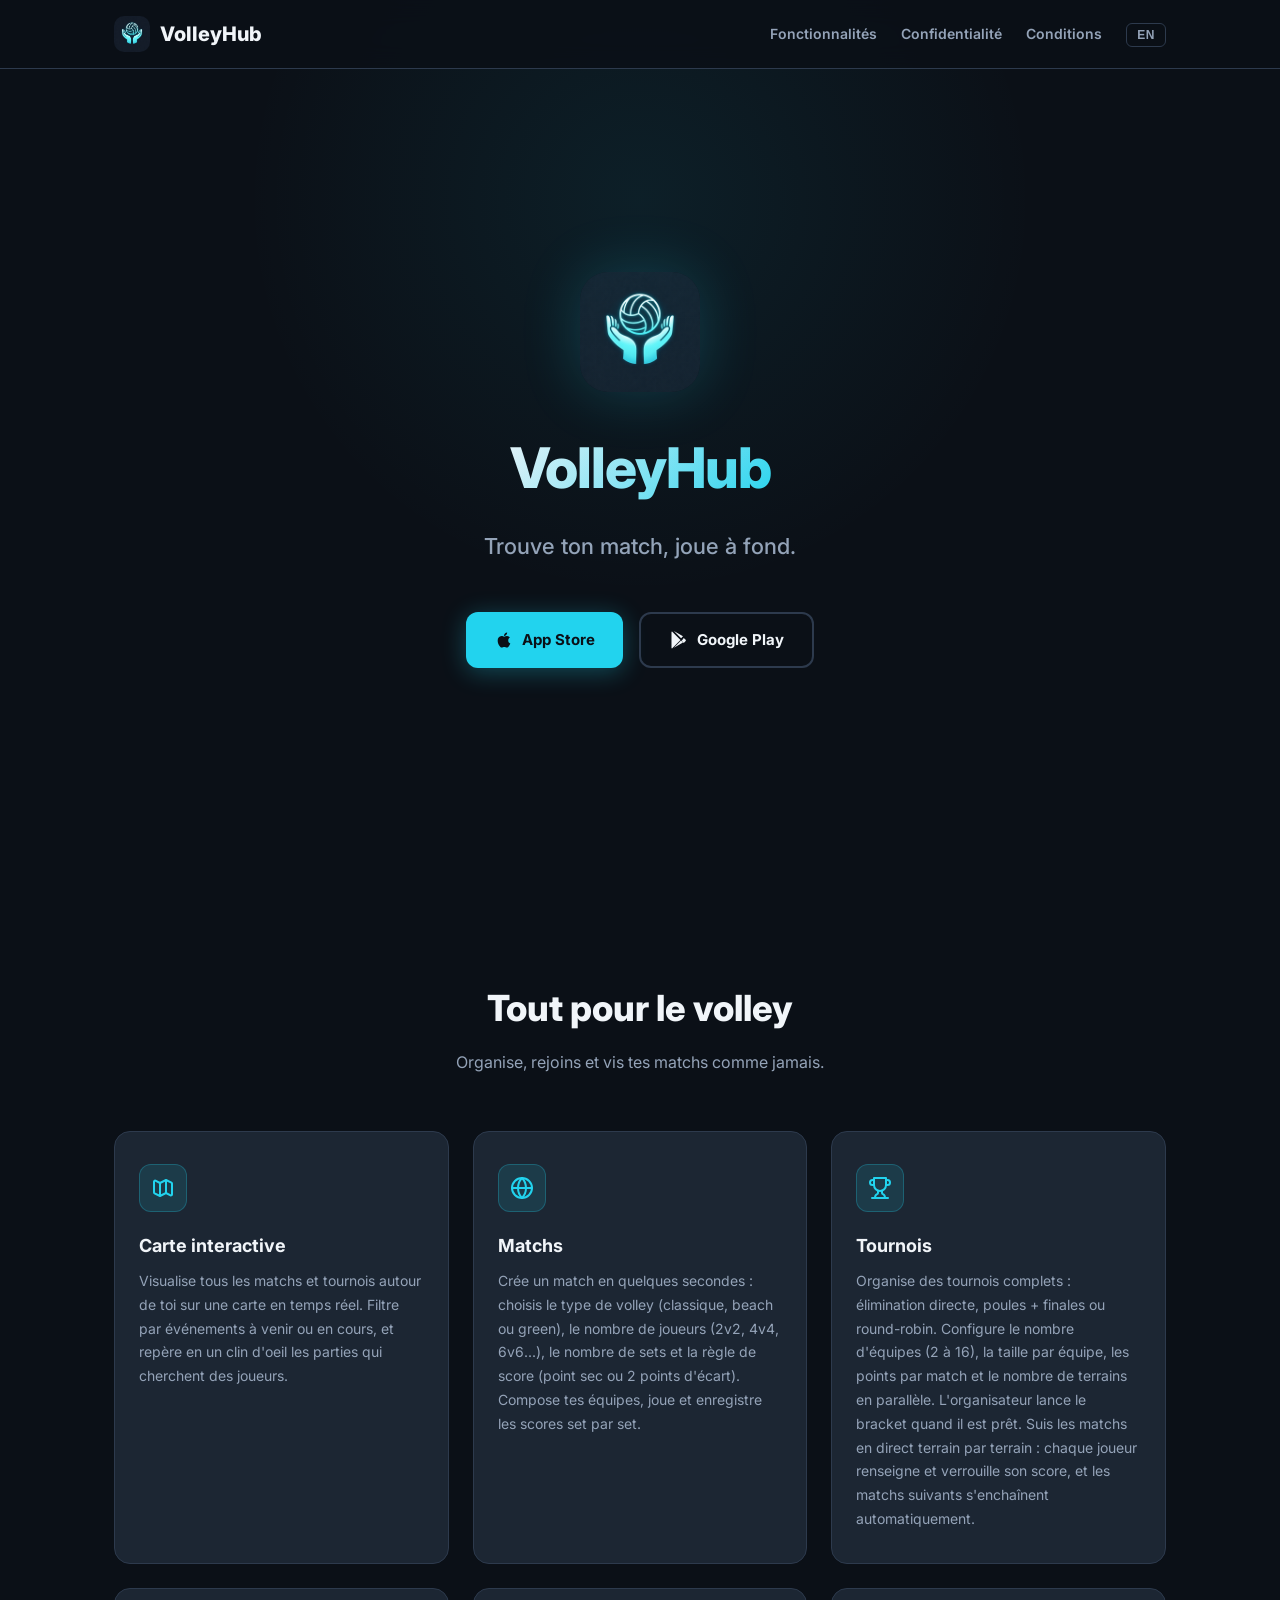
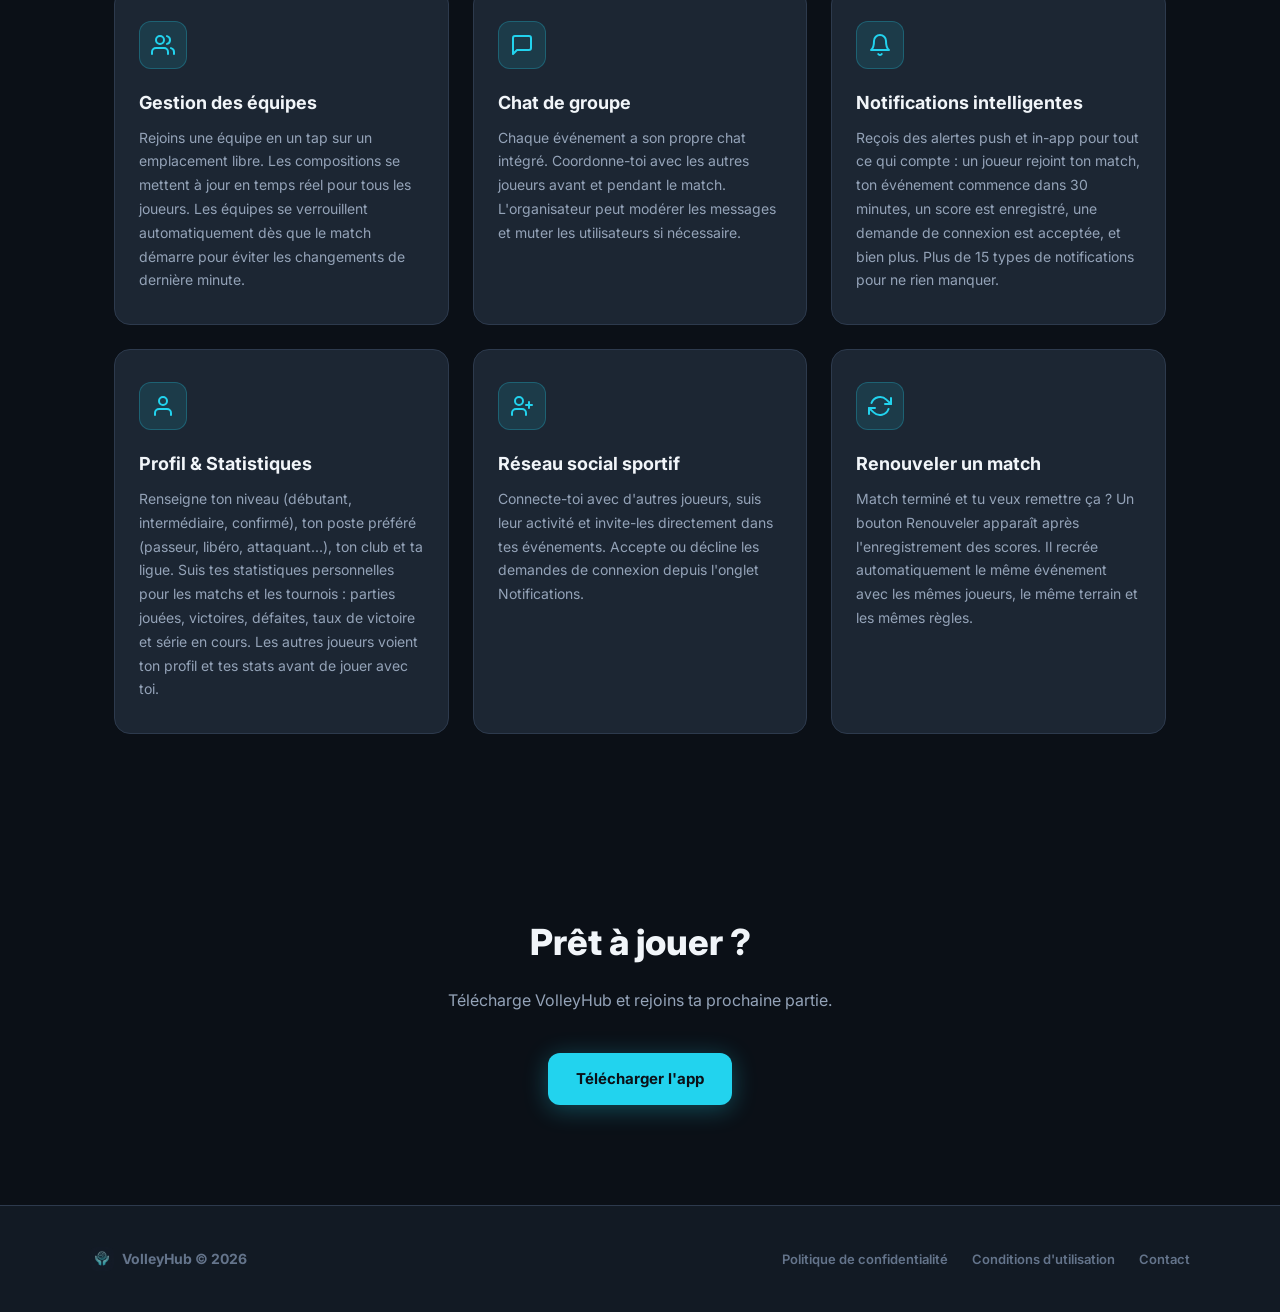
==== index.html @ f6aec528 "Add i18n support for legal pages (privacy + terms), update README" ====
<!DOCTYPE html>
<html lang="fr">
<head>
  <meta charset="UTF-8" />
  <meta name="viewport" content="width=device-width, initial-scale=1.0" />
  <title>VolleyHub - Trouve ton match, joue à fond</title>
  <meta name="description" content="VolleyHub est l'application mobile pour organiser et rejoindre des matchs et tournois de volley-ball près de chez toi." />
  <link rel="icon" href="assets/logo.png" />
  <link rel="preconnect" href="https://fonts.googleapis.com" />
  <link rel="preconnect" href="https://fonts.gstatic.com" crossorigin />
  <link href="https://fonts.googleapis.com/css2?family=Inter:wght@400;500;600;700;800&display=swap" rel="stylesheet" />
  <link rel="stylesheet" href="style.css" />
</head>
<body>

  <!-- Navigation -->
  <nav class="nav">
    <div class="nav-inner">
      <a href="/" class="nav-brand">
        <img src="assets/logo.png" alt="VolleyHub" class="nav-logo" />
        VolleyHub
      </a>
      <ul class="nav-links">
        <li><a href="#features" data-i18n="nav.features">Fonctionnalités</a></li>
        <li><a href="privacy.html" data-i18n="nav.privacy">Confidentialité</a></li>
        <li><a href="terms.html" data-i18n="nav.terms">Conditions</a></li>
        <li><button id="lang-switch" class="lang-btn">EN</button></li>
      </ul>
    </div>
  </nav>

  <!-- Hero -->
  <section class="hero">
    <img src="assets/logo.png" alt="VolleyHub" class="hero-logo" />
    <h1>VolleyHub</h1>
    <p class="hero-tagline" data-i18n="hero.tagline">Trouve ton match, joue à fond.</p>
    <div class="hero-cta">
      <a href="#" class="btn btn-primary">
        <svg width="20" height="20" viewBox="0 0 24 24" fill="currentColor"><path d="M17.05 20.28c-.98.95-2.05.8-3.08.35-1.09-.46-2.09-.48-3.24 0-1.44.62-2.2.44-3.06-.35C2.79 15.25 3.51 7.59 9.05 7.31c1.35.07 2.29.74 3.08.8 1.18-.24 2.31-.93 3.57-.84 1.51.12 2.65.72 3.4 1.8-3.12 1.87-2.38 5.98.48 7.13-.57 1.5-1.31 2.99-2.54 4.09zM12.03 7.25c-.15-2.23 1.66-4.07 3.74-4.25.29 2.58-2.34 4.5-3.74 4.25z"/></svg>
        <span data-i18n="hero.appstore">App Store</span>
      </a>
      <a href="#" class="btn btn-outline">
        <svg width="20" height="20" viewBox="0 0 24 24" fill="currentColor"><path d="M3.609 1.814L13.792 12 3.61 22.186a.996.996 0 0 1-.61-.92V2.734a1 1 0 0 1 .609-.92zm10.89 10.893l2.302 2.302-10.937 6.333 8.635-8.635zm3.199-3.199l2.302 2.302a1 1 0 0 1 0 1.38l-2.302 2.302L15.3 13l2.398-3.492zM5.864 1.143L16.8 7.476 14.498 9.778 5.864 1.143z"/></svg>
        <span data-i18n="hero.googleplay">Google Play</span>
      </a>
    </div>
  </section>

  <!-- Features -->
  <section class="features" id="features">
    <h2 class="features-title" data-i18n="features.title">Tout pour le volley</h2>
    <p class="features-subtitle" data-i18n="features.subtitle">Organise, rejoins et vis tes matchs comme jamais.</p>
    <div class="features-grid">
      <div class="feature-card">
        <div class="feature-icon">
          <svg viewBox="0 0 24 24" fill="none" stroke="currentColor" stroke-width="2" stroke-linecap="round" stroke-linejoin="round"><path d="M9 20l-5.447-2.724A1 1 0 0 1 3 16.382V5.618a1 1 0 0 1 1.447-.894L9 7m0 13l6-3m-6 3V7m6 10l4.553 2.276A1 1 0 0 0 21 18.382V7.618a1 1 0 0 0-.553-.894L15 4m0 13V4m0 0L9 7"/></svg>
        </div>
        <h3 data-i18n="features.map.title">Carte interactive</h3>
        <p data-i18n="features.map.desc">Visualise tous les matchs et tournois autour de toi sur une carte en temps réel. Filtre par événements à venir ou en cours, et repère en un clin d'oeil les parties qui cherchent des joueurs.</p>
      </div>
      <div class="feature-card">
        <div class="feature-icon">
          <svg viewBox="0 0 24 24" fill="none" stroke="currentColor" stroke-width="2" stroke-linecap="round" stroke-linejoin="round"><circle cx="12" cy="12" r="10"/><path d="M12 2a14.5 14.5 0 0 0 0 20"/><path d="M12 2a14.5 14.5 0 0 1 0 20"/><path d="M2 12h20"/></svg>
        </div>
        <h3 data-i18n="features.matchOnly.title">Matchs</h3>
        <p data-i18n="features.matchOnly.desc">Crée un match en quelques secondes : choisis le type de volley (classique, beach ou green), le nombre de joueurs (2v2, 4v4, 6v6...), le nombre de sets et la règle de score (point sec ou 2 points d'écart). Compose tes équipes, joue et enregistre les scores set par set.</p>
      </div>
      <div class="feature-card">
        <div class="feature-icon">
          <svg viewBox="0 0 24 24" fill="none" stroke="currentColor" stroke-width="2" stroke-linecap="round" stroke-linejoin="round"><path d="M6 9H4.5a2.5 2.5 0 0 1 0-5H6"/><path d="M18 9h1.5a2.5 2.5 0 0 0 0-5H18"/><path d="M4 22h16"/><path d="M10 14.66V17c0 .55-.47.98-.97 1.21C7.85 18.75 7 20.24 7 22"/><path d="M14 14.66V17c0 .55.47.98.97 1.21C16.15 18.75 17 20.24 17 22"/><path d="M18 2H6v7a6 6 0 0 0 12 0V2Z"/></svg>
        </div>
        <h3 data-i18n="features.tournamentOnly.title">Tournois</h3>
        <p data-i18n="features.tournamentOnly.desc">Organise des tournois complets : élimination directe, poules + finales ou round-robin. Configure le nombre d'équipes (2 à 16), la taille par équipe, les points par match et le nombre de terrains en parallèle. L'organisateur lance le bracket quand il est prêt. Suis les matchs en direct terrain par terrain : chaque joueur renseigne et verrouille son score, et les matchs suivants s'enchaînent automatiquement.</p>
      </div>
      <div class="feature-card">
        <div class="feature-icon">
          <svg viewBox="0 0 24 24" fill="none" stroke="currentColor" stroke-width="2" stroke-linecap="round" stroke-linejoin="round"><path d="M17 21v-2a4 4 0 0 0-4-4H5a4 4 0 0 0-4 4v2"/><circle cx="9" cy="7" r="4"/><path d="M23 21v-2a4 4 0 0 0-3-3.87"/><path d="M16 3.13a4 4 0 0 1 0 7.75"/></svg>
        </div>
        <h3 data-i18n="features.teams.title">Gestion des équipes</h3>
        <p data-i18n="features.teams.desc">Rejoins une équipe en un tap sur un emplacement libre. Les compositions se mettent à jour en temps réel pour tous les joueurs. Les équipes se verrouillent automatiquement dès que le match démarre pour éviter les changements de dernière minute.</p>
      </div>
      <div class="feature-card">
        <div class="feature-icon">
          <svg viewBox="0 0 24 24" fill="none" stroke="currentColor" stroke-width="2" stroke-linecap="round" stroke-linejoin="round"><path d="M21 15a2 2 0 0 1-2 2H7l-4 4V5a2 2 0 0 1 2-2h14a2 2 0 0 1 2 2z"/></svg>
        </div>
        <h3 data-i18n="features.chat.title">Chat de groupe</h3>
        <p data-i18n="features.chat.desc">Chaque événement a son propre chat intégré. Coordonne-toi avec les autres joueurs avant et pendant le match. L'organisateur peut modérer les messages et muter les utilisateurs si nécessaire.</p>
      </div>
      <div class="feature-card">
        <div class="feature-icon">
          <svg viewBox="0 0 24 24" fill="none" stroke="currentColor" stroke-width="2" stroke-linecap="round" stroke-linejoin="round"><path d="M18 8A6 6 0 0 0 6 8c0 7-3 9-3 9h18s-3-2-3-9"/><path d="M13.73 21a2 2 0 0 1-3.46 0"/></svg>
        </div>
        <h3 data-i18n="features.notifs.title">Notifications intelligentes</h3>
        <p data-i18n="features.notifs.desc">Reçois des alertes push et in-app pour tout ce qui compte : un joueur rejoint ton match, ton événement commence dans 30 minutes, un score est enregistré, une demande de connexion est acceptée, et bien plus. Plus de 15 types de notifications pour ne rien manquer.</p>
      </div>
      <div class="feature-card">
        <div class="feature-icon">
          <svg viewBox="0 0 24 24" fill="none" stroke="currentColor" stroke-width="2" stroke-linecap="round" stroke-linejoin="round"><path d="M20 21v-2a4 4 0 0 0-4-4H8a4 4 0 0 0-4 4v2"/><circle cx="12" cy="7" r="4"/></svg>
        </div>
        <h3 data-i18n="features.profile.title">Profil & Statistiques</h3>
        <p data-i18n="features.profile.desc">Renseigne ton niveau (débutant, intermédiaire, confirmé), ton poste préféré (passeur, libéro, attaquant...), ton club et ta ligue. Suis tes statistiques personnelles pour les matchs et les tournois : parties jouées, victoires, défaites, taux de victoire et série en cours. Les autres joueurs voient ton profil et tes stats avant de jouer avec toi.</p>
      </div>
      <div class="feature-card">
        <div class="feature-icon">
          <svg viewBox="0 0 24 24" fill="none" stroke="currentColor" stroke-width="2" stroke-linecap="round" stroke-linejoin="round"><path d="M16 21v-2a4 4 0 0 0-4-4H6a4 4 0 0 0-4 4v2"/><circle cx="9" cy="7" r="4"/><path d="M19 8v6"/><path d="M22 11h-6"/></svg>
        </div>
        <h3 data-i18n="features.social.title">Réseau social sportif</h3>
        <p data-i18n="features.social.desc">Connecte-toi avec d'autres joueurs, suis leur activité et invite-les directement dans tes événements. Accepte ou décline les demandes de connexion depuis l'onglet Notifications.</p>
      </div>
      <div class="feature-card">
        <div class="feature-icon">
          <svg viewBox="0 0 24 24" fill="none" stroke="currentColor" stroke-width="2" stroke-linecap="round" stroke-linejoin="round"><polyline points="23 4 23 10 17 10"/><polyline points="1 20 1 14 7 14"/><path d="M3.51 9a9 9 0 0 1 14.85-3.36L23 10M1 14l4.64 4.36A9 9 0 0 0 20.49 15"/></svg>
        </div>
        <h3 data-i18n="features.renew.title">Renouveler un match</h3>
        <p data-i18n="features.renew.desc">Match terminé et tu veux remettre ça ? Un bouton Renouveler apparaît après l'enregistrement des scores. Il recrée automatiquement le même événement avec les mêmes joueurs, le même terrain et les mêmes règles.</p>
      </div>
    </div>
  </section>

  <!-- CTA -->
  <section class="cta">
    <h2 data-i18n="cta.title">Prêt à jouer ?</h2>
    <p data-i18n="cta.subtitle">Télécharge VolleyHub et rejoins ta prochaine partie.</p>
    <div class="hero-cta">
      <a href="#" class="btn btn-primary" data-i18n="cta.button">Télécharger l'app</a>
    </div>
  </section>

  <!-- Footer -->
  <footer class="footer">
    <div class="footer-inner">
      <div class="footer-brand">
        <img src="assets/logo.png" alt="" class="footer-logo" />
        VolleyHub &copy; 2026
      </div>
      <ul class="footer-links">
        <li><a href="privacy.html" data-i18n="footer.privacy">Politique de confidentialité</a></li>
        <li><a href="terms.html" data-i18n="footer.terms">Conditions d'utilisation</a></li>
        <li><a href="mailto:contact@volleyhub.io" data-i18n="footer.contact">Contact</a></li>
      </ul>
    </div>
  </footer>

  <script src="i18n.js"></script>
</body>
</html>
---- style.css ----
/* ── VolleyHub Landing Page ── */

:root {
  --bg: #0b1017;
  --surface: #121a24;
  --card: #1c2633;
  --border: #2d3a4d;
  --primary: #22d3ee;
  --primary-dark: #5eead4;
  --secondary: #fb923c;
  --text: #f1f5f9;
  --text-secondary: #94a3b8;
  --text-muted: #64748b;
  --success: #4ade80;
  --radius: 16px;
}

*, *::before, *::after {
  margin: 0;
  padding: 0;
  box-sizing: border-box;
}

html {
  scroll-behavior: smooth;
}

body {
  font-family: 'Inter', system-ui, -apple-system, sans-serif;
  background: var(--bg);
  color: var(--text);
  line-height: 1.6;
  -webkit-font-smoothing: antialiased;
}

a {
  color: var(--primary);
  text-decoration: none;
  transition: opacity 0.2s;
}
a:hover {
  opacity: 0.8;
}

/* ── Navigation ── */

.nav {
  position: fixed;
  top: 0;
  left: 0;
  right: 0;
  z-index: 100;
  background: rgba(11, 16, 23, 0.85);
  backdrop-filter: blur(12px);
  -webkit-backdrop-filter: blur(12px);
  border-bottom: 1px solid var(--border);
}

.nav-inner {
  max-width: 1100px;
  margin: 0 auto;
  padding: 16px 24px;
  display: flex;
  align-items: center;
  justify-content: space-between;
}

.nav-brand {
  display: flex;
  align-items: center;
  gap: 10px;
  font-size: 20px;
  font-weight: 800;
  color: var(--text);
}

.nav-logo {
  width: 36px;
  height: 36px;
  border-radius: 10px;
}

.nav-links {
  display: flex;
  gap: 24px;
  list-style: none;
}

.nav-links a {
  color: var(--text-secondary);
  font-size: 14px;
  font-weight: 600;
  transition: color 0.2s;
}

.lang-btn {
  background: transparent;
  border: 1.5px solid var(--border);
  color: var(--text-secondary);
  font-size: 12px;
  font-weight: 700;
  padding: 4px 10px;
  border-radius: 6px;
  cursor: pointer;
  transition: border-color 0.2s, color 0.2s;
  letter-spacing: 0.5px;
}
.lang-btn:hover {
  border-color: var(--primary);
  color: var(--primary);
}
.nav-links a:hover {
  color: var(--primary);
  opacity: 1;
}

/* ── Hero ── */

.hero {
  min-height: 100vh;
  display: flex;
  flex-direction: column;
  align-items: center;
  justify-content: center;
  text-align: center;
  padding: 120px 24px 80px;
  position: relative;
  overflow: hidden;
}

.hero::before {
  content: '';
  position: absolute;
  top: -200px;
  left: 50%;
  transform: translateX(-50%);
  width: 800px;
  height: 800px;
  background: radial-gradient(circle, rgba(34, 211, 238, 0.08) 0%, transparent 70%);
  pointer-events: none;
}

.hero-logo {
  width: 120px;
  height: 120px;
  border-radius: 28px;
  margin-bottom: 32px;
  box-shadow: 0 0 60px rgba(34, 211, 238, 0.2);
}

.hero h1 {
  font-size: 56px;
  font-weight: 800;
  letter-spacing: -1px;
  margin-bottom: 16px;
  background: linear-gradient(135deg, var(--text) 0%, var(--primary) 100%);
  -webkit-background-clip: text;
  -webkit-text-fill-color: transparent;
  background-clip: text;
}

.hero-tagline {
  font-size: 22px;
  color: var(--text-secondary);
  max-width: 500px;
  margin-bottom: 48px;
  font-weight: 500;
}

.hero-cta {
  display: flex;
  gap: 16px;
  flex-wrap: wrap;
  justify-content: center;
}

.btn {
  display: inline-flex;
  align-items: center;
  gap: 8px;
  padding: 14px 28px;
  border-radius: 12px;
  font-size: 15px;
  font-weight: 700;
  border: none;
  cursor: pointer;
  transition: transform 0.2s, box-shadow 0.2s;
}
.btn:hover {
  transform: translateY(-2px);
  opacity: 1;
}

.btn-primary {
  background: var(--primary);
  color: var(--bg);
  box-shadow: 0 4px 24px rgba(34, 211, 238, 0.3);
}
.btn-primary:hover {
  box-shadow: 0 8px 32px rgba(34, 211, 238, 0.4);
}

.btn-outline {
  background: transparent;
  color: var(--text);
  border: 2px solid var(--border);
}
.btn-outline:hover {
  border-color: var(--primary);
  color: var(--primary);
}

/* ── Features ── */

.features {
  max-width: 1100px;
  margin: 0 auto;
  padding: 80px 24px;
}

.features-title {
  text-align: center;
  font-size: 36px;
  font-weight: 800;
  margin-bottom: 12px;
}

.features-subtitle {
  text-align: center;
  color: var(--text-secondary);
  font-size: 16px;
  margin-bottom: 56px;
}

.features-grid {
  display: grid;
  grid-template-columns: repeat(3, 1fr);
  gap: 24px;
}

.feature-card {
  background: var(--card);
  border: 1px solid var(--border);
  border-radius: var(--radius);
  padding: 32px 24px;
  transition: border-color 0.3s, transform 0.3s;
}
.feature-card:hover {
  border-color: var(--primary);
  transform: translateY(-4px);
}

.feature-icon {
  width: 48px;
  height: 48px;
  border-radius: 12px;
  background: rgba(34, 211, 238, 0.12);
  border: 1px solid rgba(34, 211, 238, 0.25);
  display: flex;
  align-items: center;
  justify-content: center;
  margin-bottom: 20px;
}

.feature-icon svg {
  width: 24px;
  height: 24px;
  color: var(--primary);
}

.feature-card h3 {
  font-size: 18px;
  font-weight: 700;
  margin-bottom: 8px;
}

.feature-card p {
  color: var(--text-secondary);
  font-size: 14px;
  line-height: 1.7;
}

/* ── Stats ── */

.stats {
  background: var(--surface);
  border-top: 1px solid var(--border);
  border-bottom: 1px solid var(--border);
  padding: 60px 24px;
}

.stats-inner {
  max-width: 800px;
  margin: 0 auto;
  display: flex;
  justify-content: space-around;
  text-align: center;
  gap: 24px;
}

.stat-value {
  font-size: 40px;
  font-weight: 800;
  color: var(--primary);
}

.stat-label {
  font-size: 14px;
  color: var(--text-muted);
  font-weight: 600;
  margin-top: 4px;
}

/* ── CTA ── */

.cta {
  text-align: center;
  padding: 100px 24px;
}

.cta h2 {
  font-size: 36px;
  font-weight: 800;
  margin-bottom: 16px;
}

.cta p {
  color: var(--text-secondary);
  font-size: 16px;
  margin-bottom: 40px;
}

/* ── Footer ── */

.footer {
  background: var(--surface);
  border-top: 1px solid var(--border);
  padding: 40px 24px;
}

.footer-inner {
  max-width: 1100px;
  margin: 0 auto;
  display: flex;
  align-items: center;
  justify-content: space-between;
  flex-wrap: wrap;
  gap: 16px;
}

.footer-brand {
  display: flex;
  align-items: center;
  gap: 8px;
  font-weight: 700;
  color: var(--text-muted);
  font-size: 14px;
}

.footer-logo {
  width: 24px;
  height: 24px;
  border-radius: 6px;
  opacity: 0.6;
}

.footer-links {
  display: flex;
  gap: 24px;
  list-style: none;
}

.footer-links a {
  color: var(--text-muted);
  font-size: 13px;
  font-weight: 600;
}
.footer-links a:hover {
  color: var(--primary);
}

/* ── Legal Pages ── */

.legal {
  max-width: 800px;
  margin: 0 auto;
  padding: 120px 24px 80px;
}

.legal h1 {
  font-size: 32px;
  font-weight: 800;
  margin-bottom: 8px;
}

.legal-date {
  color: var(--text-muted);
  font-size: 13px;
  margin-bottom: 40px;
}

.legal h2 {
  font-size: 20px;
  font-weight: 700;
  margin-top: 40px;
  margin-bottom: 12px;
  color: var(--primary);
}

.legal p,
.legal li {
  color: var(--text-secondary);
  font-size: 15px;
  line-height: 1.8;
  margin-bottom: 12px;
}

.legal ul {
  padding-left: 20px;
  margin-bottom: 12px;
}

.legal strong {
  color: var(--text);
}

/* ── Responsive ── */

@media (max-width: 768px) {
  .hero h1 { font-size: 36px; }
  .hero-tagline { font-size: 18px; }
  .features-grid { grid-template-columns: 1fr; }
  .features-title { font-size: 28px; }
  .stats-inner { flex-direction: column; gap: 32px; }
  .footer-inner { flex-direction: column; text-align: center; }
  .nav-links { gap: 16px; }
}
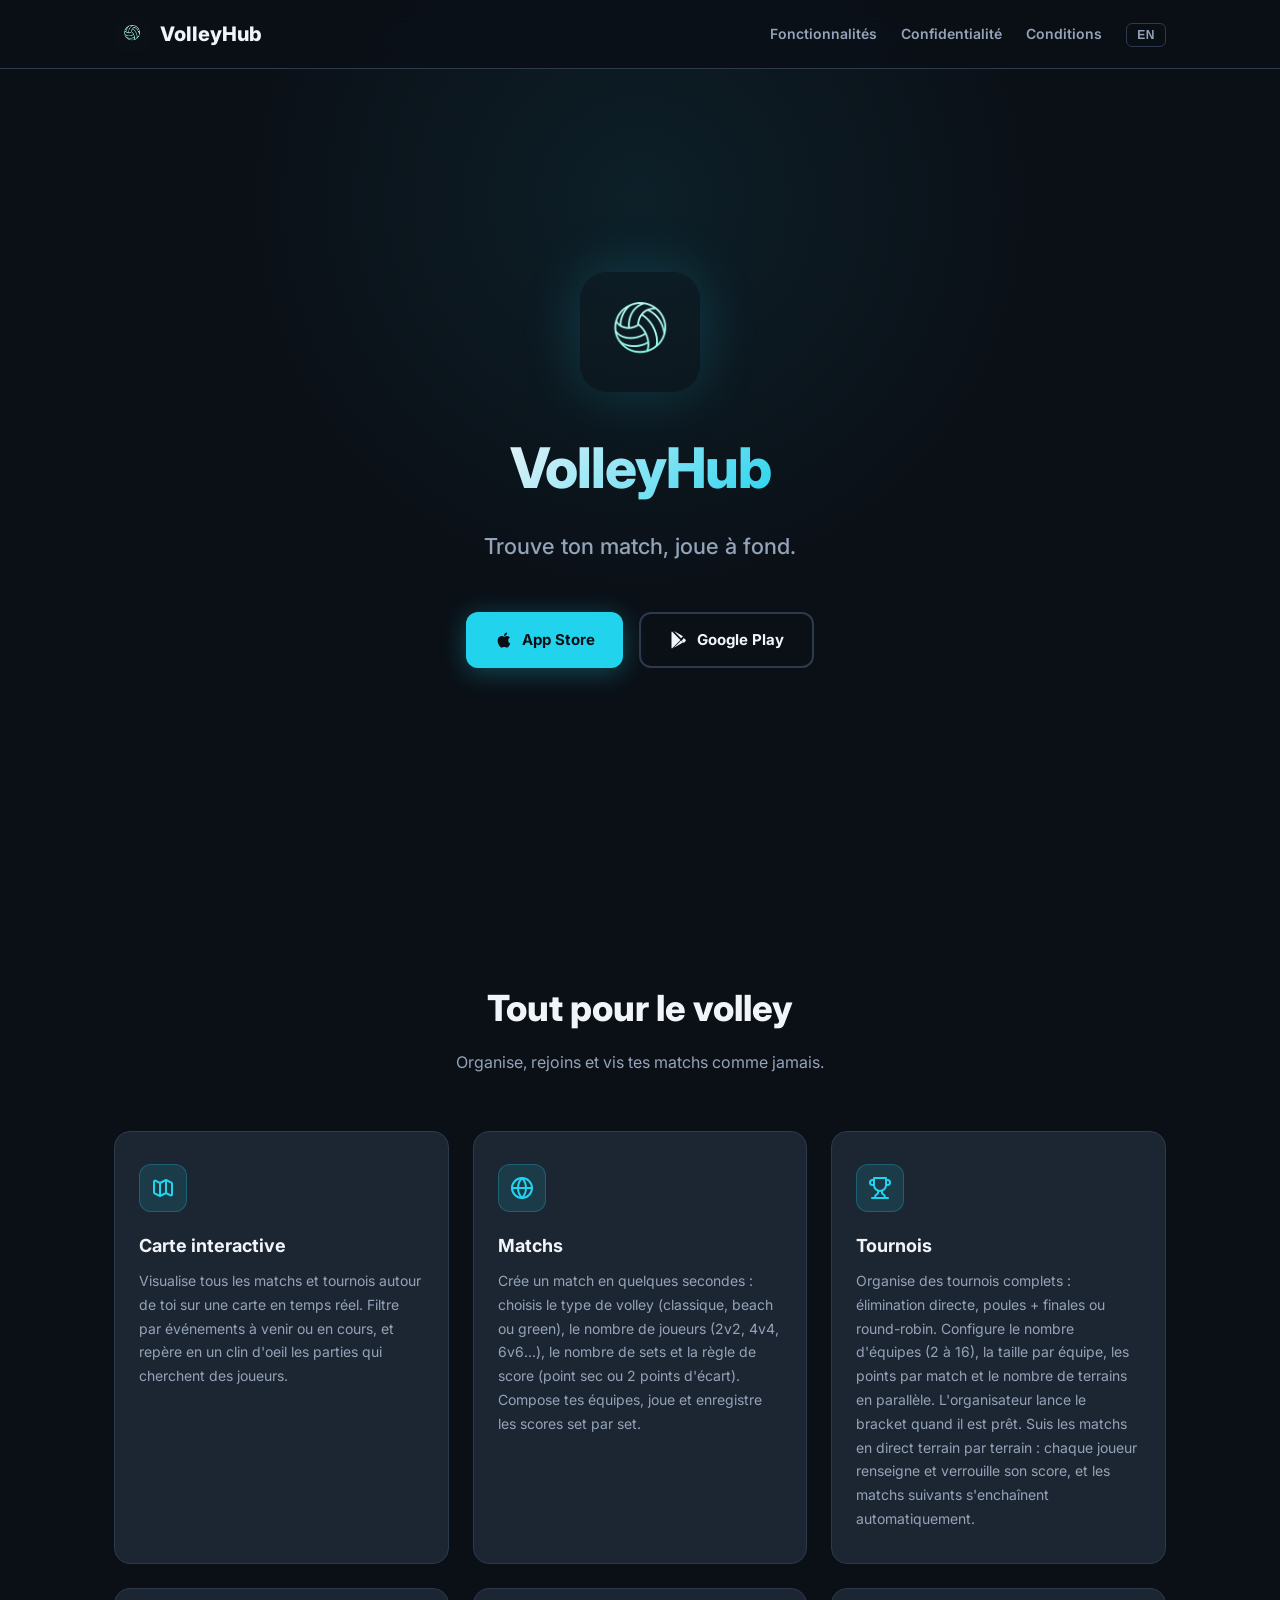
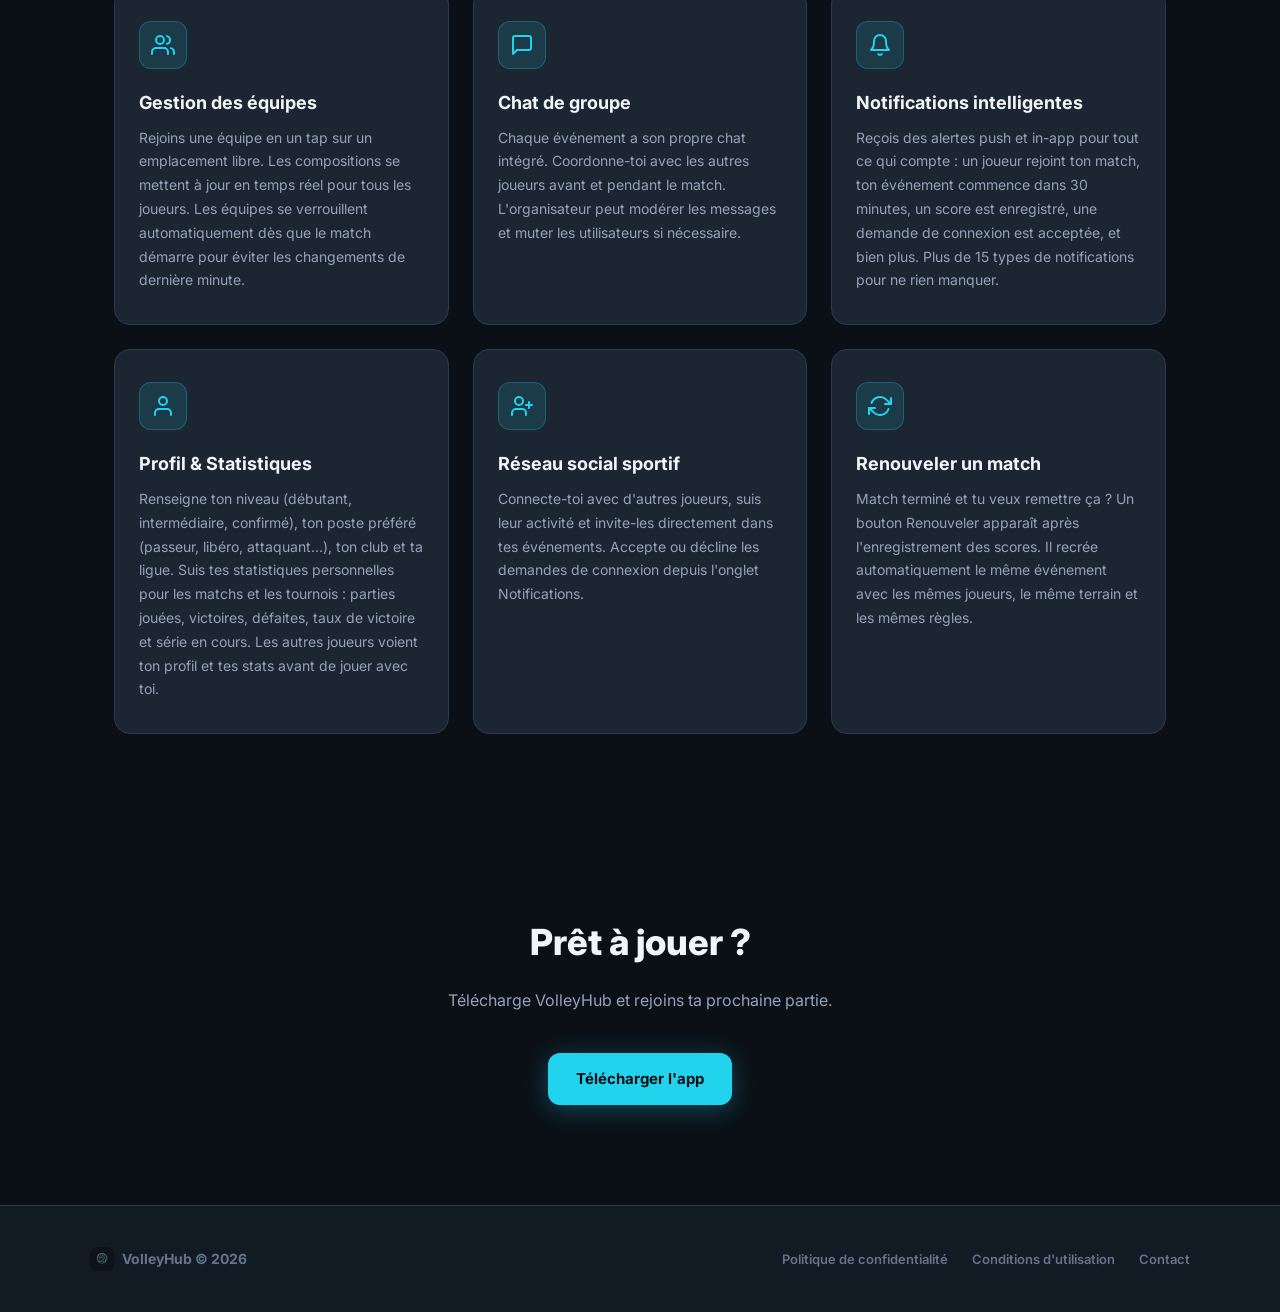
==== commit c227f33b: "Add responsive burger menu for mobile navigation" ====
--- a/index.html
+++ b/index.html
@@ -20,7 +20,10 @@
         <img src="assets/logo.png" alt="VolleyHub" class="nav-logo" />
         VolleyHub
       </a>
-      <ul class="nav-links">
+      <button class="nav-burger" id="nav-burger" aria-label="Menu">
+        <span></span><span></span><span></span>
+      </button>
+      <ul class="nav-links" id="nav-links">
         <li><a href="#features" data-i18n="nav.features">Fonctionnalités</a></li>
         <li><a href="privacy.html" data-i18n="nav.privacy">Confidentialité</a></li>
         <li><a href="terms.html" data-i18n="nav.terms">Conditions</a></li>
--- a/style.css
+++ b/style.css
@@ -114,6 +114,37 @@
   opacity: 1;
 }
 
+/* Burger button — hidden on desktop */
+.nav-burger {
+  display: none;
+  background: none;
+  border: none;
+  cursor: pointer;
+  padding: 4px;
+  width: 32px;
+  height: 24px;
+  flex-direction: column;
+  justify-content: space-between;
+}
+.nav-burger span {
+  display: block;
+  width: 100%;
+  height: 2px;
+  background: var(--text);
+  border-radius: 2px;
+  transition: transform 0.3s, opacity 0.3s;
+}
+/* Animate to X when open */
+.nav-burger.open span:nth-child(1) {
+  transform: translateY(11px) rotate(45deg);
+}
+.nav-burger.open span:nth-child(2) {
+  opacity: 0;
+}
+.nav-burger.open span:nth-child(3) {
+  transform: translateY(-11px) rotate(-45deg);
+}
+
 /* ── Hero ── */
 
 .hero {
@@ -433,5 +464,40 @@
   .features-title { font-size: 28px; }
   .stats-inner { flex-direction: column; gap: 32px; }
   .footer-inner { flex-direction: column; text-align: center; }
-  .nav-links { gap: 16px; }
-}
+
+  .nav-burger {
+    display: flex;
+  }
+
+  .nav-links {
+    display: none;
+    position: absolute;
+    top: 100%;
+    left: 0;
+    right: 0;
+    flex-direction: column;
+    gap: 0;
+    padding: 8px 0;
+    background: rgba(11, 16, 23, 0.95);
+    backdrop-filter: blur(12px);
+    -webkit-backdrop-filter: blur(12px);
+    border-bottom: 1px solid var(--border);
+  }
+  .nav-links.open {
+    display: flex;
+  }
+  .nav-links li {
+    padding: 0;
+  }
+  .nav-links a,
+  .nav-links .lang-btn {
+    display: block;
+    padding: 14px 24px;
+    font-size: 15px;
+    width: 100%;
+    text-align: left;
+  }
+  .nav-links a:hover {
+    background: rgba(34, 211, 238, 0.08);
+  }
+}
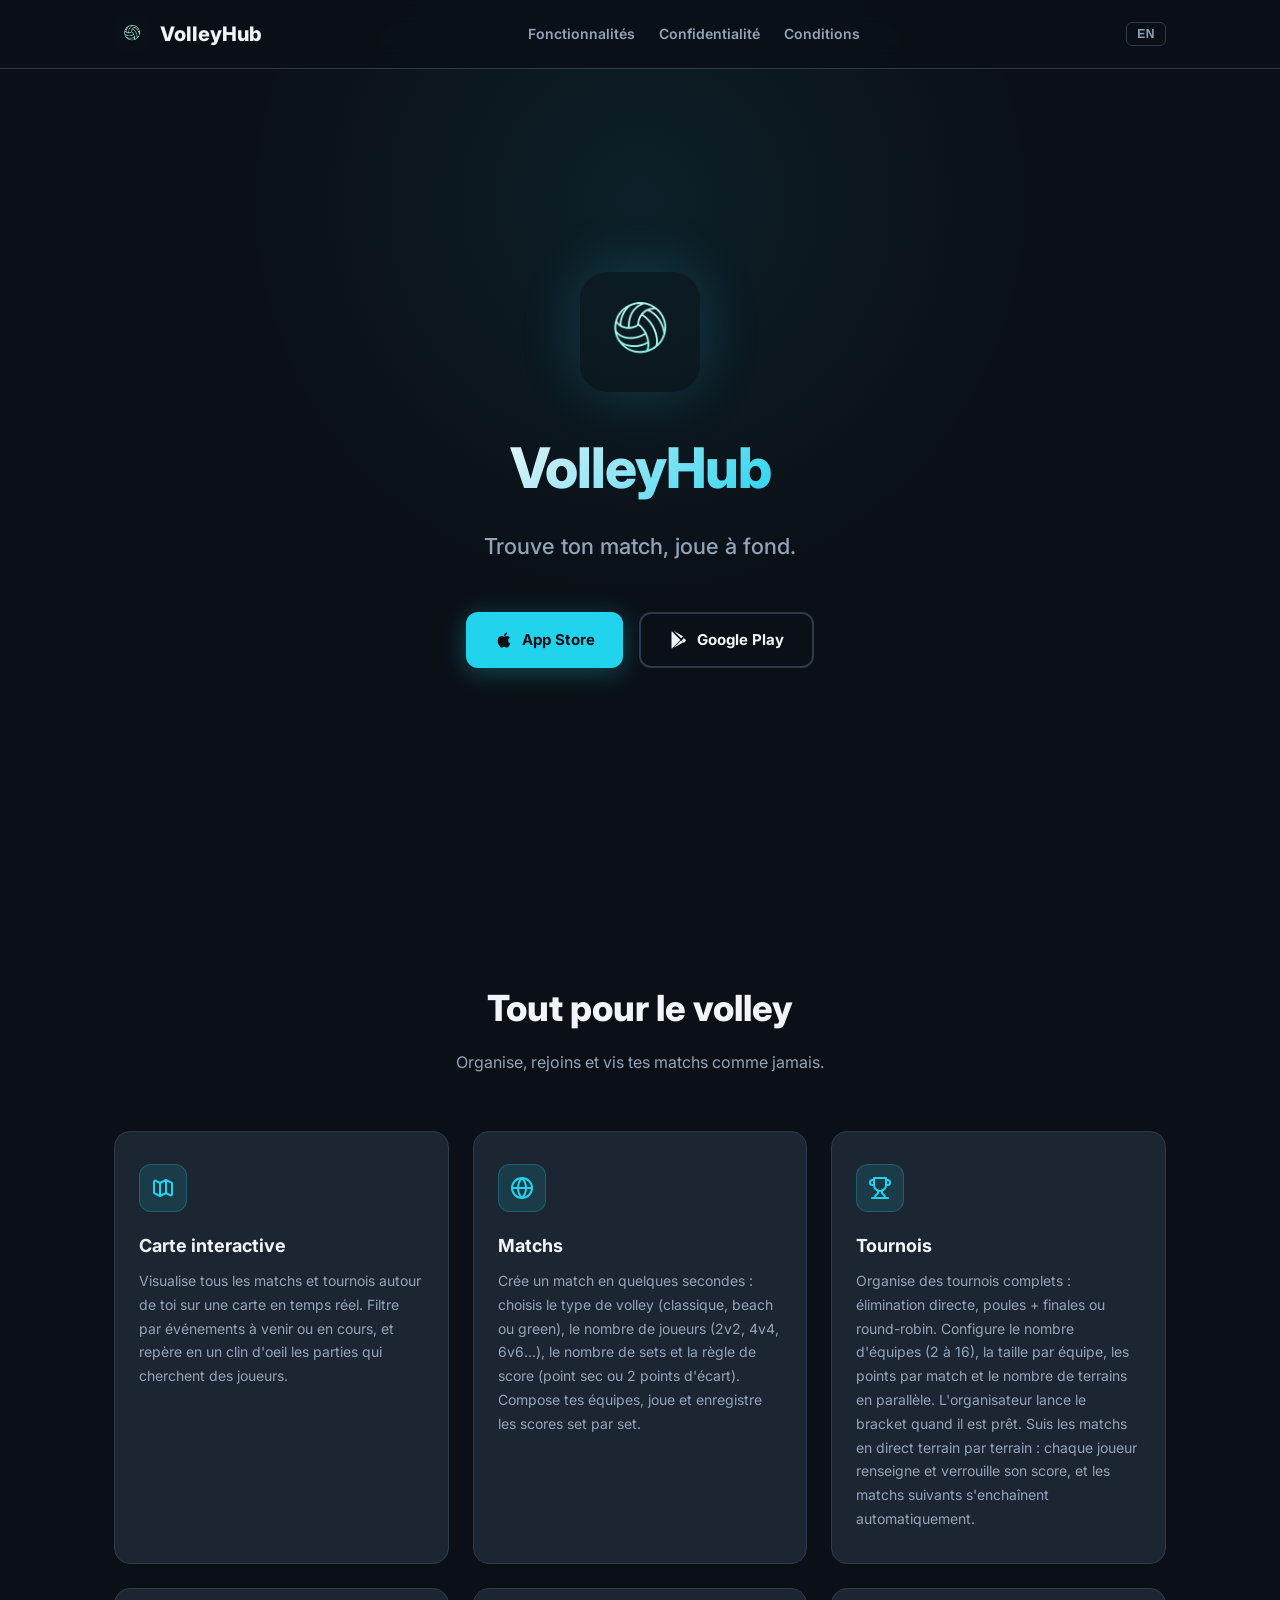
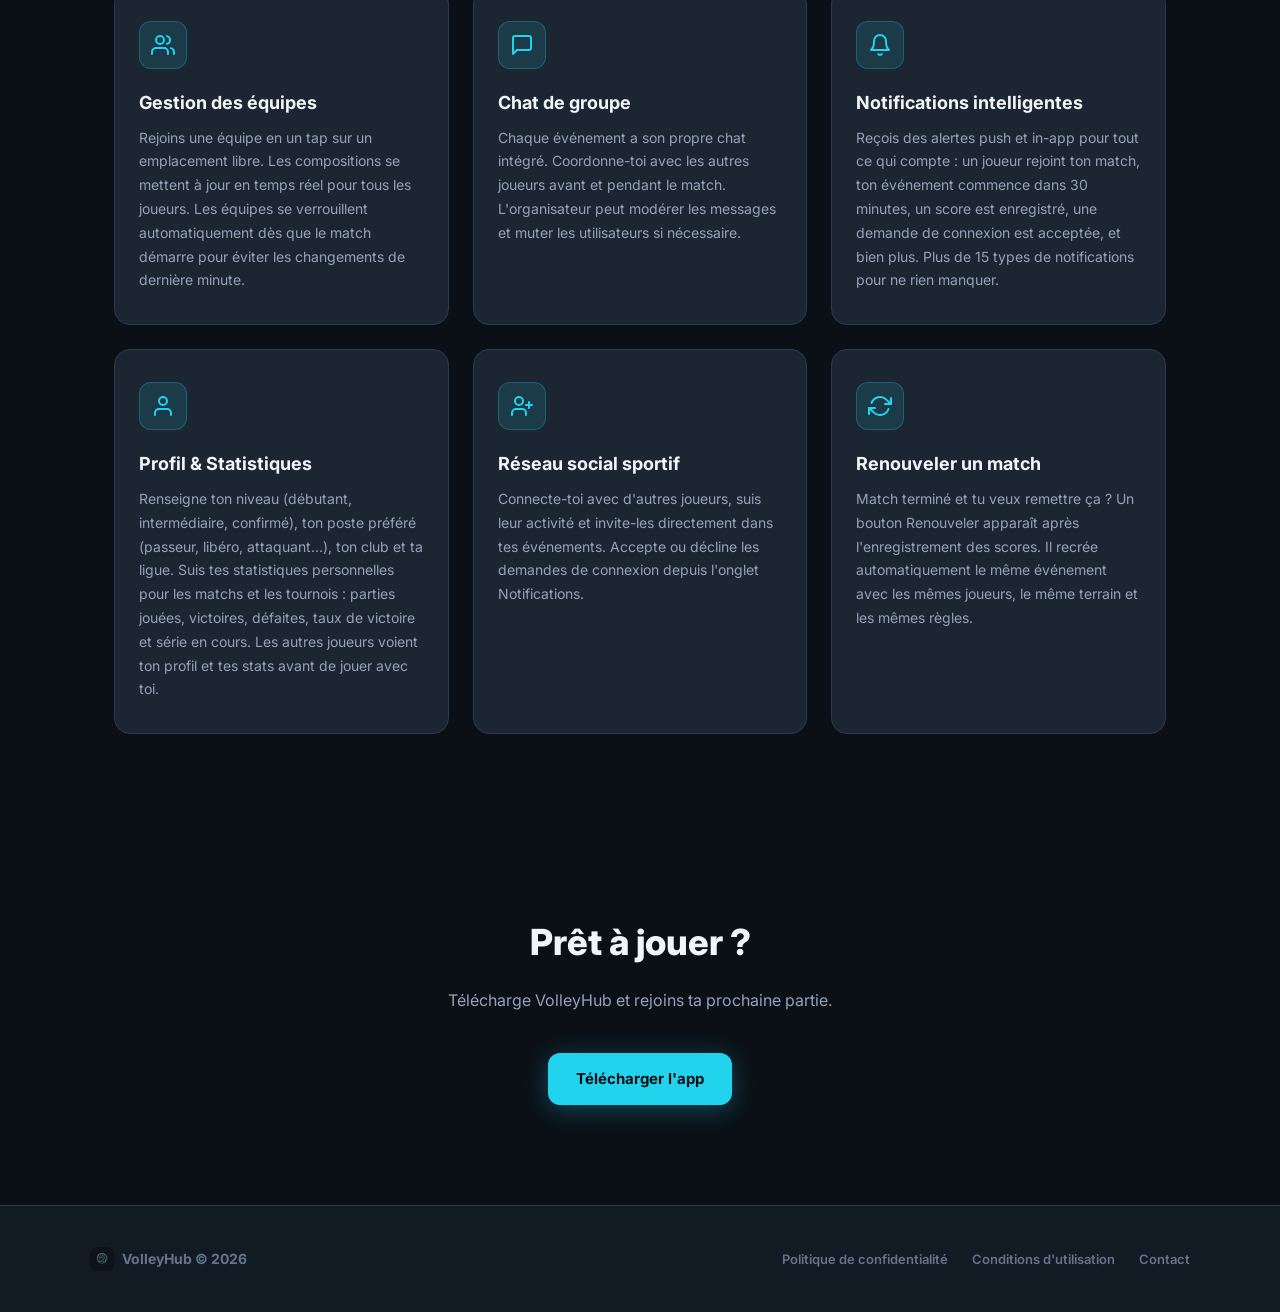
==== commit 3de7e582: "Move lang toggle to header and fix mobile menu width" ====
--- a/index.html
+++ b/index.html
@@ -20,15 +20,17 @@
         <img src="assets/logo.png" alt="VolleyHub" class="nav-logo" />
         VolleyHub
       </a>
-      <button class="nav-burger" id="nav-burger" aria-label="Menu">
-        <span></span><span></span><span></span>
-      </button>
       <ul class="nav-links" id="nav-links">
         <li><a href="#features" data-i18n="nav.features">Fonctionnalités</a></li>
         <li><a href="privacy.html" data-i18n="nav.privacy">Confidentialité</a></li>
         <li><a href="terms.html" data-i18n="nav.terms">Conditions</a></li>
-        <li><button id="lang-switch" class="lang-btn">EN</button></li>
       </ul>
+      <div class="nav-right">
+        <button id="lang-switch" class="lang-btn">EN</button>
+        <button class="nav-burger" id="nav-burger" aria-label="Menu">
+          <span></span><span></span><span></span>
+        </button>
+      </div>
     </div>
   </nav>
 
--- a/style.css
+++ b/style.css
@@ -80,10 +80,17 @@
   border-radius: 10px;
 }
 
+.nav-right {
+  display: flex;
+  align-items: center;
+  gap: 16px;
+}
+
 .nav-links {
   display: flex;
   gap: 24px;
   list-style: none;
+  align-items: center;
 }
 
 .nav-links a {
@@ -464,6 +471,10 @@
   .features-title { font-size: 28px; }
   .stats-inner { flex-direction: column; gap: 32px; }
   .footer-inner { flex-direction: column; text-align: center; }
+
+  .nav-inner {
+    position: static;
+  }
 
   .nav-burger {
     display: flex;
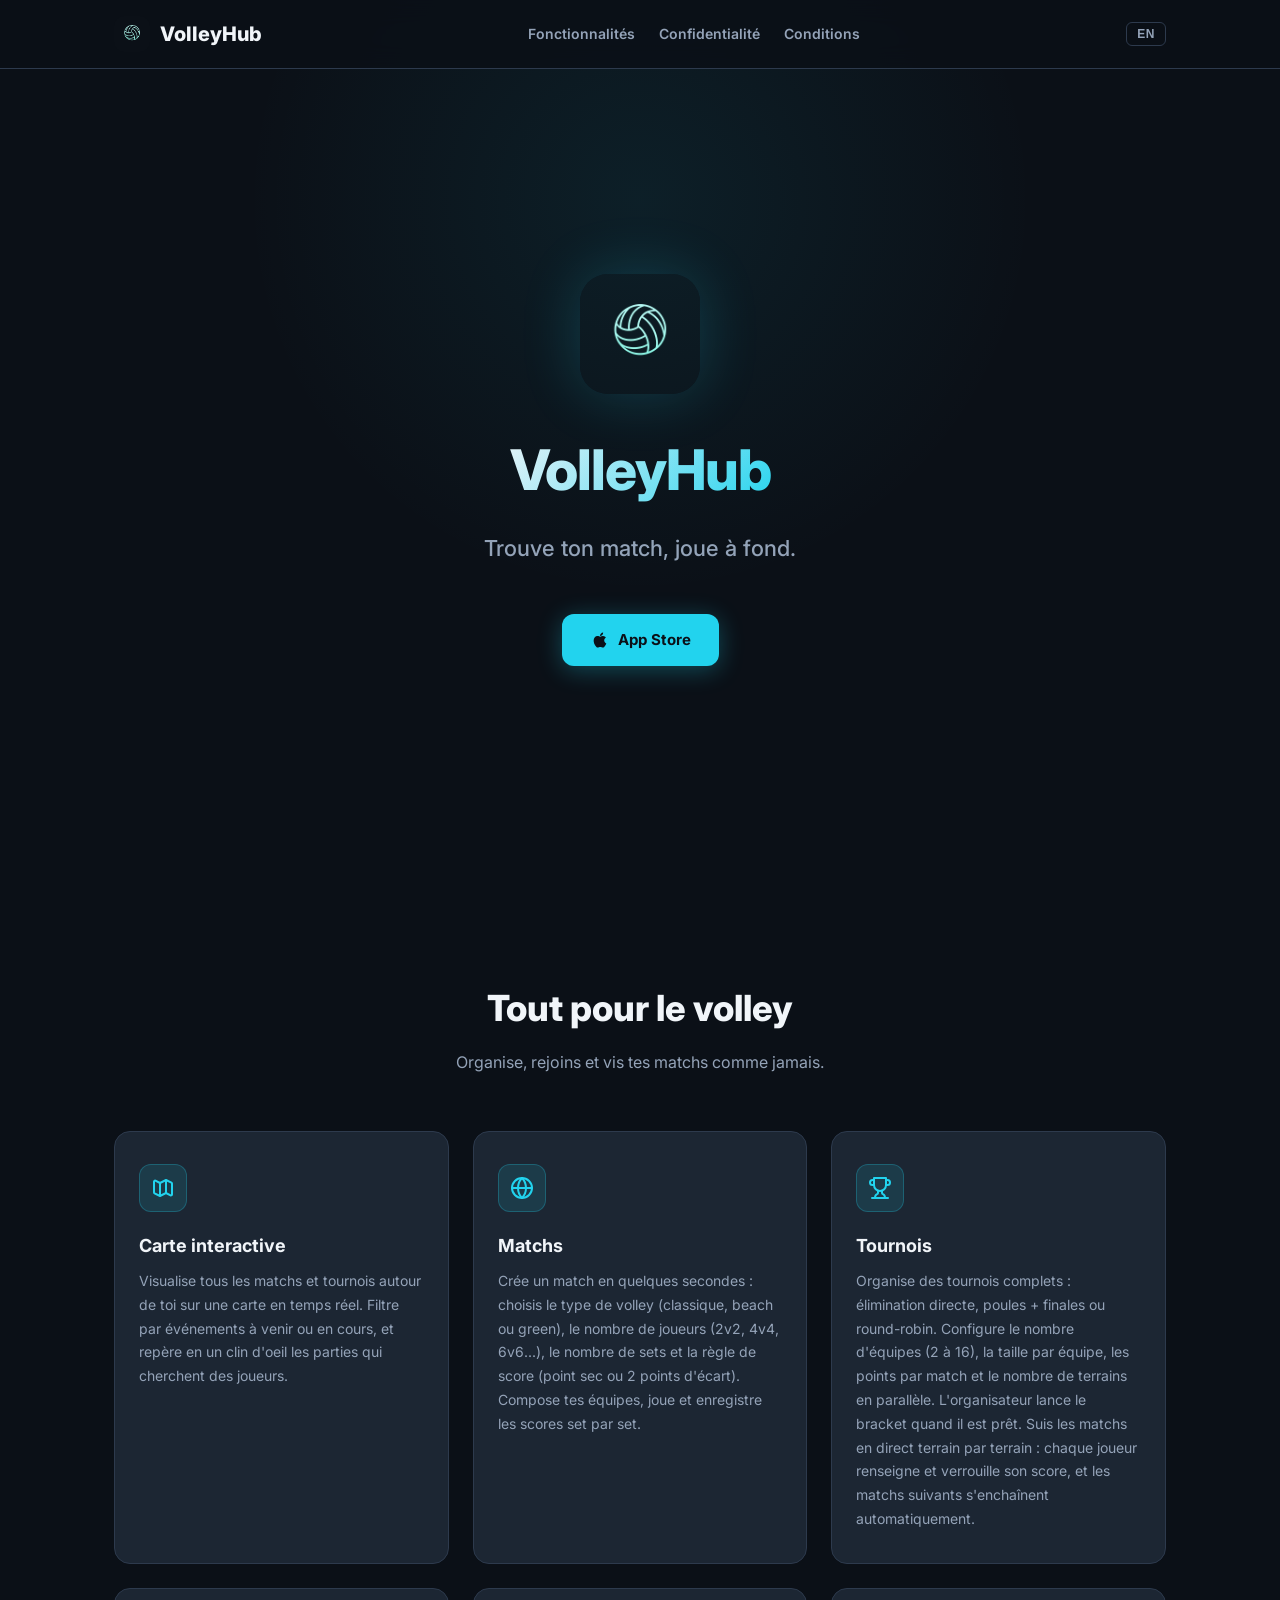
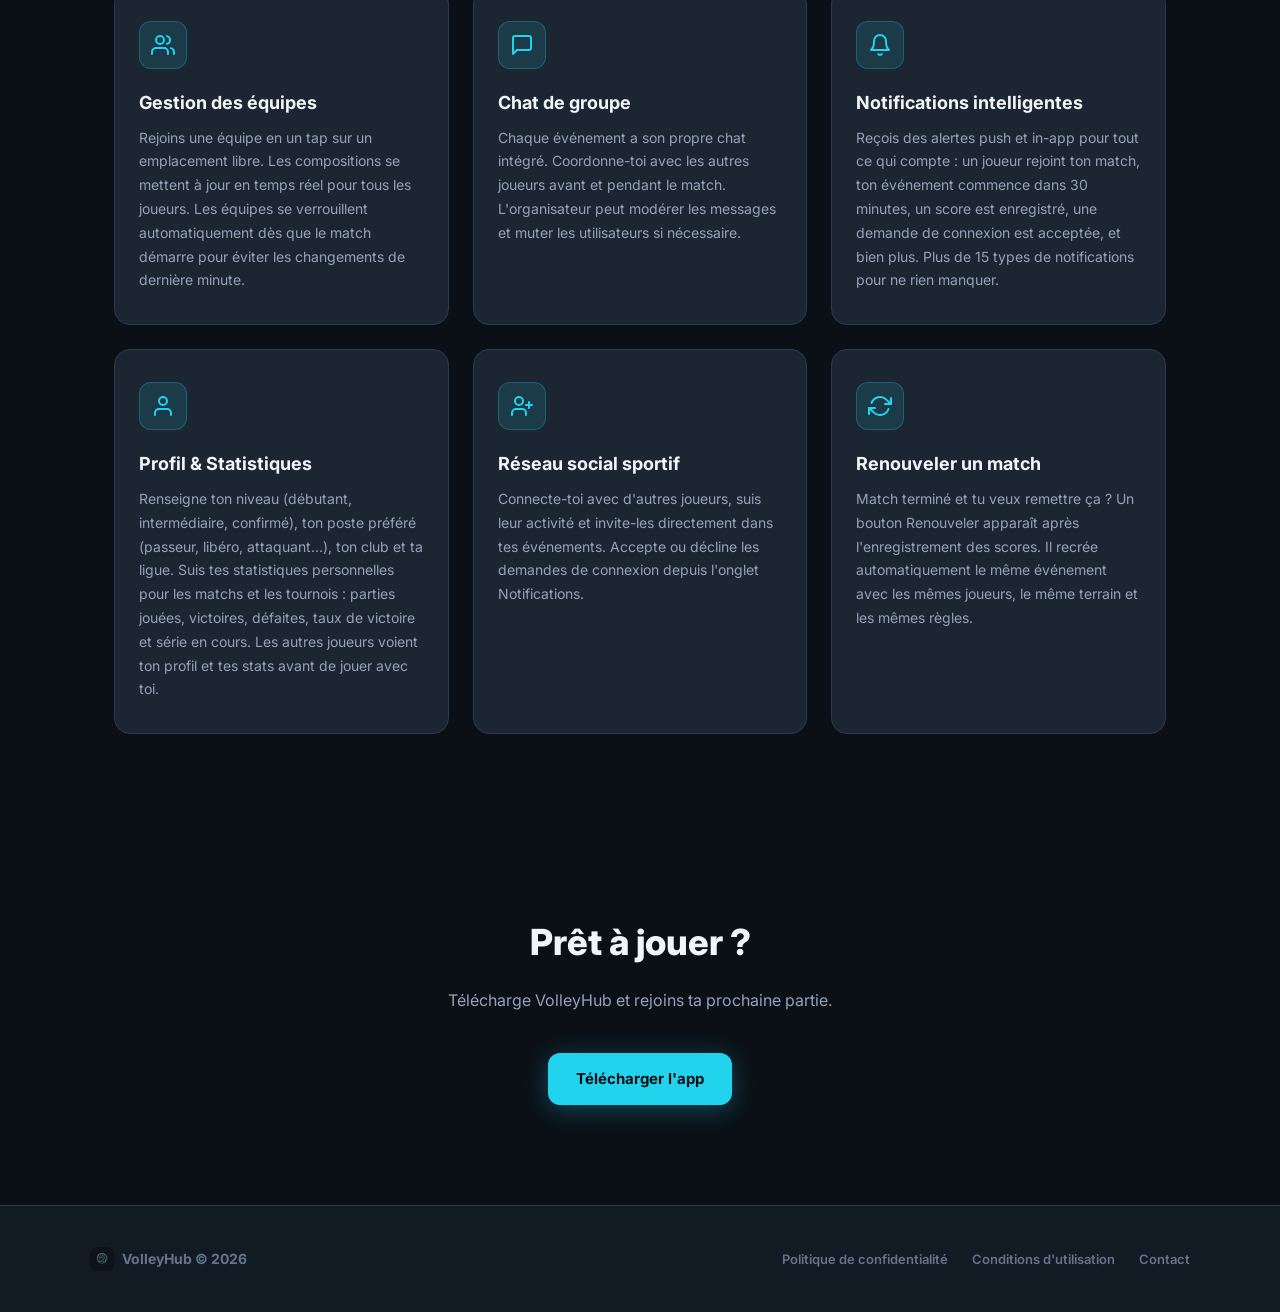
==== commit 725f65e7: "Remove button google play" ====
--- a/index.html
+++ b/index.html
@@ -43,10 +43,6 @@
       <a href="#" class="btn btn-primary">
         <svg width="20" height="20" viewBox="0 0 24 24" fill="currentColor"><path d="M17.05 20.28c-.98.95-2.05.8-3.08.35-1.09-.46-2.09-.48-3.24 0-1.44.62-2.2.44-3.06-.35C2.79 15.25 3.51 7.59 9.05 7.31c1.35.07 2.29.74 3.08.8 1.18-.24 2.31-.93 3.57-.84 1.51.12 2.65.72 3.4 1.8-3.12 1.87-2.38 5.98.48 7.13-.57 1.5-1.31 2.99-2.54 4.09zM12.03 7.25c-.15-2.23 1.66-4.07 3.74-4.25.29 2.58-2.34 4.5-3.74 4.25z"/></svg>
         <span data-i18n="hero.appstore">App Store</span>
-      </a>
-      <a href="#" class="btn btn-outline">
-        <svg width="20" height="20" viewBox="0 0 24 24" fill="currentColor"><path d="M3.609 1.814L13.792 12 3.61 22.186a.996.996 0 0 1-.61-.92V2.734a1 1 0 0 1 .609-.92zm10.89 10.893l2.302 2.302-10.937 6.333 8.635-8.635zm3.199-3.199l2.302 2.302a1 1 0 0 1 0 1.38l-2.302 2.302L15.3 13l2.398-3.492zM5.864 1.143L16.8 7.476 14.498 9.778 5.864 1.143z"/></svg>
-        <span data-i18n="hero.googleplay">Google Play</span>
       </a>
     </div>
   </section>
